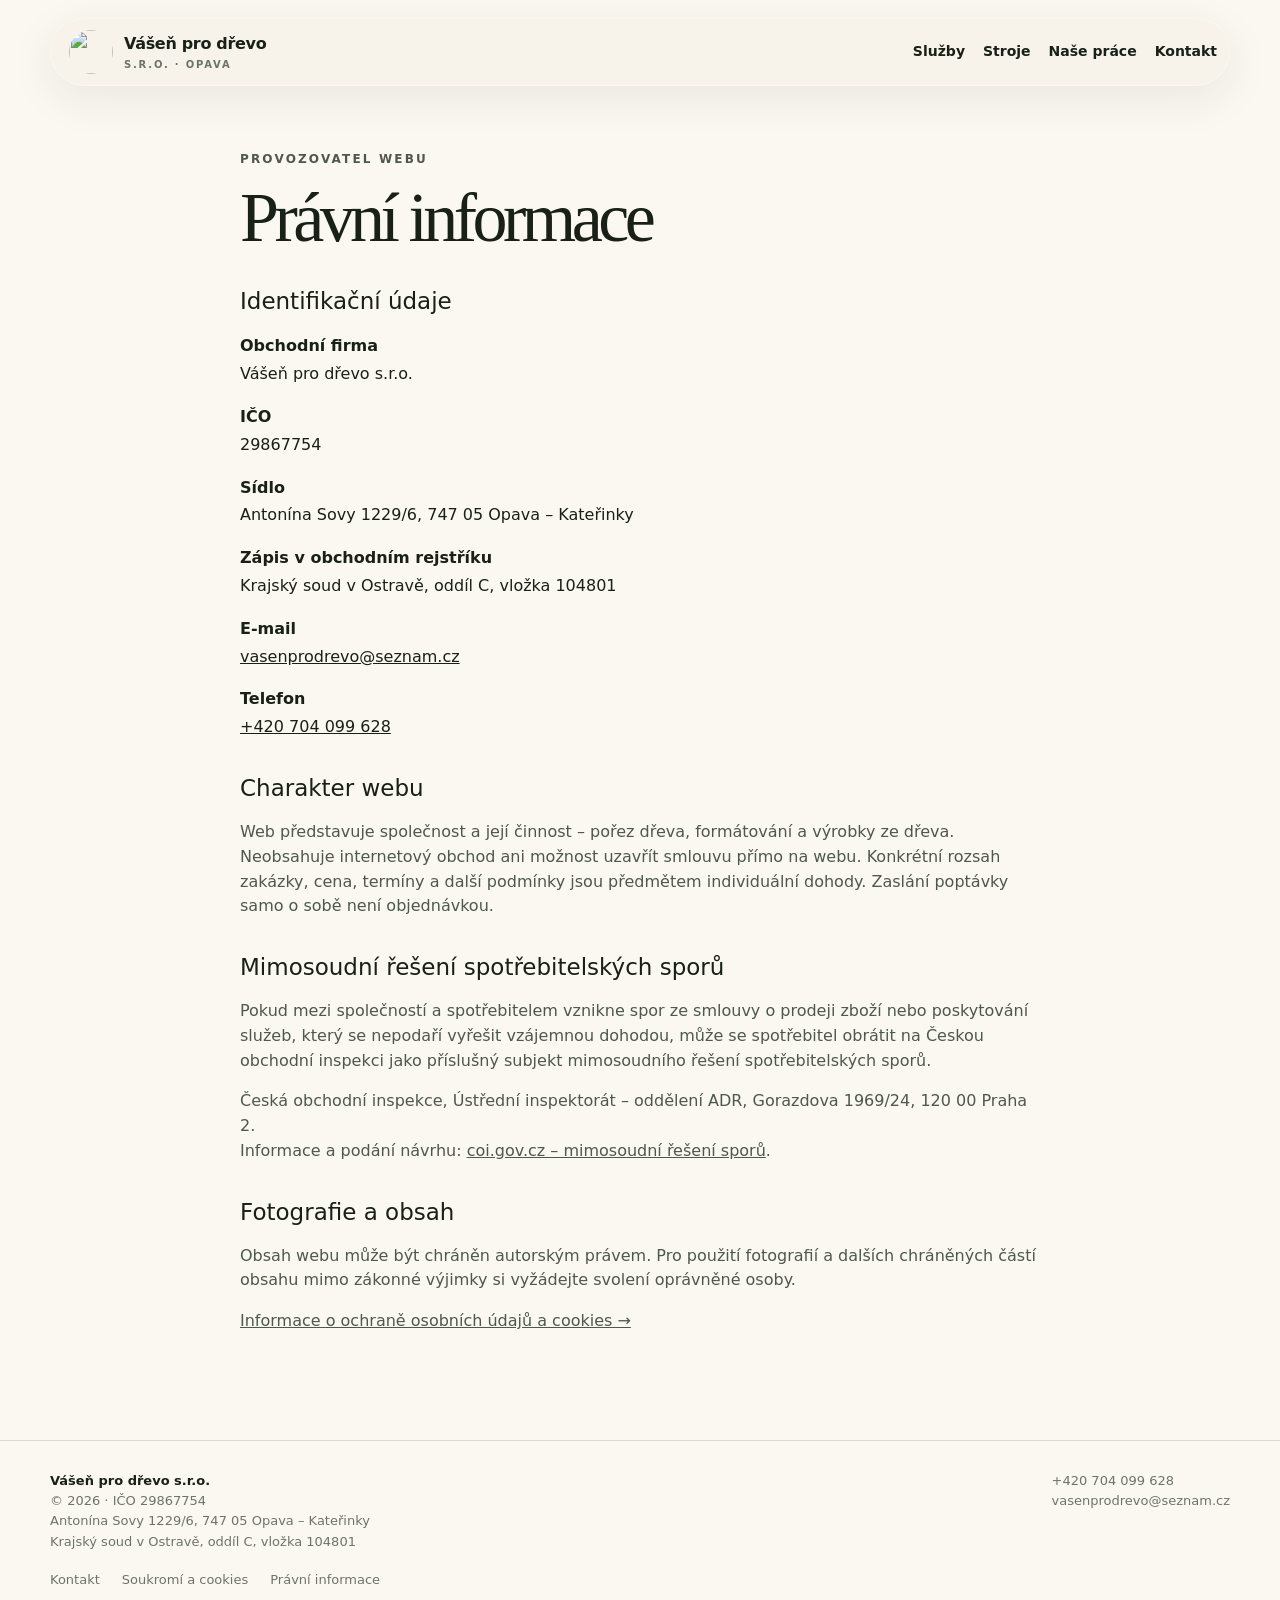
==== pravni-informace.html @ a589300d "Přepracovaný web: stroje, naše práce, formulář" ====
<!DOCTYPE html><html lang="cs"><head><meta charset="utf-8"><meta name="viewport" content="width=device-width,initial-scale=1"><meta name="theme-color" content="#182018"><meta name="description" content="Identifikační údaje provozovatele a informace pro spotřebitele."><title>Právní informace | Vášeň pro dřevo</title><link rel="icon" type="image/png" href="favicon.png"><link rel="stylesheet" href="style.css"></head><body><a class="skip" href="#top">Přeskočit na obsah</a><header class="nav"><a class="brand" href="index.html"><img src="images/logo-96.png" width="44" height="44" alt=""><span>Vášeň pro dřevo<small>s.r.o. · Opava</small></span></a><nav class="links" aria-label="Hlavní navigace"><a href="index.html#sluzby">Služby</a><a href="index.html#stroje">Stroje</a><a href="index.html#nase-prace">Naše práce</a><a href="index.html#kontakt">Kontakt</a></nav></header><main id="top" class="wrap legal"><p class="section-kicker">Provozovatel webu</p><h1>Právní informace</h1><h2>Identifikační údaje</h2><dl><dt>Obchodní firma</dt><dd>Vášeň pro dřevo s.r.o.</dd><dt>IČO</dt><dd>29867754</dd><dt>Sídlo</dt><dd>Antonína Sovy 1229/6, 747 05 Opava – Kateřinky</dd><dt>Zápis v obchodním rejstříku</dt><dd>Krajský soud v Ostravě, oddíl C, vložka 104801</dd><dt>E-mail</dt><dd><a href="mailto:vasenprodrevo@seznam.cz">vasenprodrevo@seznam.cz</a></dd><dt>Telefon</dt><dd><a href="tel:+420704099628">+420 704 099 628</a></dd></dl><h2>Charakter webu</h2><p>Web představuje společnost a její činnost – pořez dřeva, formátování a výrobky ze dřeva. Neobsahuje internetový obchod ani možnost uzavřít smlouvu přímo na webu. Konkrétní rozsah zakázky, cena, termíny a další podmínky jsou předmětem individuální dohody. Zaslání poptávky samo o sobě není objednávkou.</p><h2>Mimosoudní řešení spotřebitelských sporů</h2><p>Pokud mezi společností a spotřebitelem vznikne spor ze smlouvy o prodeji zboží nebo poskytování služeb, který se nepodaří vyřešit vzájemnou dohodou, může se spotřebitel obrátit na Českou obchodní inspekci jako příslušný subjekt mimosoudního řešení spotřebitelských sporů.</p><p>Česká obchodní inspekce, Ústřední inspektorát – oddělení ADR, Gorazdova 1969/24, 120 00 Praha 2.<br>Informace a podání návrhu: <a href="https://coi.gov.cz/informace-o-adr/" target="_blank" rel="noopener noreferrer">coi.gov.cz – mimosoudní řešení sporů</a>.</p><h2>Fotografie a obsah</h2><p>Obsah webu může být chráněn autorským právem. Pro použití fotografií a dalších chráněných částí obsahu mimo zákonné výjimky si vyžádejte svolení oprávněné osoby.</p><p><a href="soukromi.html">Informace o ochraně osobních údajů a cookies →</a></p></main><footer><div class="wrap footer-inner"><div><div class="footer-brand">Vášeň pro dřevo s.r.o.</div><div>© <span id="year">2026</span> · IČO 29867754</div><div>Antonína Sovy 1229/6, 747 05 Opava – Kateřinky</div><div>Krajský soud v Ostravě, oddíl C, vložka 104801</div><nav class="footer-links" aria-label="Doplňující odkazy"><a href="index.html#kontakt">Kontakt</a><a href="soukromi.html">Soukromí a cookies</a><a href="pravni-informace.html">Právní informace</a></nav></div><div class="footer-contact"><a href="tel:+420704099628">+420 704 099 628</a><br><a href="mailto:vasenprodrevo@seznam.cz">vasenprodrevo@seznam.cz</a></div></div></footer><script src="site.js" defer></script></body></html>
---- style.css ----
:root{
      --ink:#182018;
      --ink-2:#263128;
      --cream:#f4efe4;
      --paper:#fbf8f1;
      --wood:#9a6038;
      --wood-dark:#673d24;
      --moss:#66765b;
      --line:rgba(24,32,24,.14);
      --shadow:0 24px 70px rgba(24,32,24,.12);
      --radius:28px;
    }

    *{box-sizing:border-box}
    html{scroll-behavior:smooth}
    body{
      margin:0;
      color:var(--ink);
      background:var(--paper);
      font-family:Inter,ui-sans-serif,system-ui,-apple-system,BlinkMacSystemFont,"Segoe UI",sans-serif;
      line-height:1.55;
      overflow-x:hidden;
    }

    a{color:inherit;text-decoration:none}
    button,input,textarea{font:inherit}
    ::selection{background:#cfb28d;color:var(--ink)}

    .grain{
      position:fixed;
      inset:0;
      pointer-events:none;
      z-index:100;
      opacity:.18;
      mix-blend-mode:multiply;
      background-image:
        repeating-radial-gradient(ellipse at 0 0, transparent 0, rgba(85,58,38,.06) 1px, transparent 2px, transparent 9px),
        repeating-linear-gradient(8deg, transparent 0 7px, rgba(85,58,38,.025) 8px 9px);
    }

    .wrap{width:min(1180px,calc(100% - 40px));margin:auto}

    .nav{
      position:fixed;
      top:18px;
      left:50%;
      transform:translateX(-50%);
      width:min(1180px,calc(100% - 28px));
      z-index:50;
      display:flex;
      align-items:center;
      justify-content:space-between;
      gap:18px;
      padding:11px 12px 11px 18px;
      border:1px solid rgba(255,255,255,.25);
      background:rgba(247,242,232,.82);
      backdrop-filter:blur(18px);
      border-radius:999px;
      box-shadow:0 12px 45px rgba(24,32,24,.08);
    }

    .brand{display:flex;align-items:center;gap:11px;font-weight:800;letter-spacing:-.02em}
    .brand svg{width:40px;height:40px}
    .brand small{display:block;font-size:10px;letter-spacing:.18em;text-transform:uppercase;color:#6b746b;font-weight:700}

    .links{display:flex;align-items:center;gap:26px;font-size:14px;font-weight:650}
    .links a{opacity:.72;transition:.2s ease}
    .links a:hover{opacity:1}

    .btn{
      display:inline-flex;
      align-items:center;
      justify-content:center;
      gap:10px;
      min-height:48px;
      padding:0 20px;
      border-radius:999px;
      border:1px solid transparent;
      font-weight:760;
      transition:.22s ease;
      cursor:pointer;
    }
    .btn-dark{background:var(--ink);color:white}
    .btn-dark:hover{transform:translateY(-2px);background:#273028}
    .btn-light{border-color:rgba(255,255,255,.28);background:rgba(255,255,255,.08);color:white}
    .btn-light:hover{background:rgba(255,255,255,.15)}
    .btn-outline{border-color:var(--line);background:transparent}
    .btn-outline:hover{background:white}

    .hero{
      min-height:100svh;
      position:relative;
      display:grid;
      align-items:end;
      color:#fff;
      overflow:hidden;
      background:
        linear-gradient(90deg,rgba(13,18,13,.88) 0%,rgba(13,18,13,.64) 42%,rgba(13,18,13,.24) 72%,rgba(13,18,13,.46) 100%),
        radial-gradient(circle at 82% 28%,rgba(212,166,110,.5),transparent 28%),
        linear-gradient(135deg,#33402e,#161d16 68%,#482c1c);
    }

    .hero:before{
      content:"";
      position:absolute;inset:0;
      opacity:.44;
      background:
        repeating-radial-gradient(ellipse at 92% 52%, transparent 0 12px, rgba(226,193,151,.16) 13px 15px, transparent 16px 34px),
        linear-gradient(110deg,transparent 0 58%,rgba(161,102,61,.16) 59% 60%,transparent 61%);
      transform:scale(1.25);
    }

    .hero-art{
      position:absolute;
      right:-7vw;
      top:8vh;
      width:min(720px,58vw);
      aspect-ratio:1/1;
      opacity:.92;
      filter:drop-shadow(0 28px 45px rgba(0,0,0,.25));
    }

    .hero-inner{
      position:relative;
      z-index:2;
      padding:160px 0 74px;
      display:grid;
      grid-template-columns:minmax(0,1.15fr) .85fr;
      gap:60px;
      align-items:end;
    }

    .eyebrow{
      display:inline-flex;align-items:center;gap:10px;
      text-transform:uppercase;letter-spacing:.18em;font-size:12px;font-weight:800;
      opacity:.78;margin-bottom:22px;
    }
    .eyebrow:before{content:"";width:34px;height:1px;background:currentColor}

    h1{
      margin:0;
      max-width:800px;
      font-family:Georgia,"Times New Roman",serif;
      font-size:clamp(58px,8.2vw,126px);
      line-height:.83;
      letter-spacing:-.065em;
      font-weight:500;
    }
    h1 em{font-weight:400;color:#d7bb95}

    .hero-copy p{
      max-width:620px;
      margin:30px 0 30px;
      color:rgba(255,255,255,.78);
      font-size:clamp(17px,1.6vw,21px);
    }
    .hero-actions{display:flex;flex-wrap:wrap;gap:12px}

    .hero-note{
      justify-self:end;
      width:min(100%,330px);
      padding:24px;
      border-top:1px solid rgba(255,255,255,.32);
      color:rgba(255,255,255,.78);
      font-size:14px;
    }
    .hero-note strong{display:block;color:white;font-size:17px;margin-bottom:6px}

    section{padding:110px 0}
    .section-kicker{
      margin:0 0 14px;
      color:var(--wood);
      text-transform:uppercase;
      letter-spacing:.18em;
      font-size:12px;
      font-weight:850;
    }
    h2{
      margin:0;
      font:500 clamp(42px,5.2vw,74px)/.98 Georgia,"Times New Roman",serif;
      letter-spacing:-.045em;
    }
    .lead{font-size:18px;color:#5c655d;max-width:680px}

    .intro-grid{
      display:grid;
      grid-template-columns:.8fr 1.2fr;
      gap:80px;
      align-items:start;
    }
    .intro-copy p{margin:0 0 20px;font-size:20px;color:#556057}
    .signature{
      margin-top:42px;
      display:flex;
      align-items:center;
      gap:16px;
      font-size:13px;
      text-transform:uppercase;
      letter-spacing:.1em;
      font-weight:800;
    }
    .signature span{width:58px;height:1px;background:var(--wood)}

    .services{background:#ede6d9}
    .service-head{
      display:flex;justify-content:space-between;align-items:end;gap:30px;margin-bottom:48px
    }
    .service-grid{
      display:grid;
      grid-template-columns:repeat(3,1fr);
      gap:16px;
    }
    .service{
      min-height:330px;
      padding:30px;
      border:1px solid rgba(24,32,24,.1);
      border-radius:var(--radius);
      background:rgba(255,255,255,.46);
      position:relative;
      overflow:hidden;
      transition:.28s ease;
    }
    .service:hover{transform:translateY(-7px);background:rgba(255,255,255,.72);box-shadow:var(--shadow)}
    .num{font:500 15px Georgia,serif;color:var(--wood)}
    .service h3{margin:105px 0 12px;font:500 31px/1.05 Georgia,serif;letter-spacing:-.03em}
    .service p{margin:0;color:#61685f}
    .service svg{position:absolute;right:-6px;top:18px;width:118px;height:118px;opacity:.14}

    .process{
      display:grid;
      grid-template-columns:.88fr 1.12fr;
      gap:90px;
      align-items:center;
    }
    .rings{
      border-radius:50%;
      aspect-ratio:1;
      position:relative;
      background:
        repeating-radial-gradient(ellipse at 52% 48%,transparent 0 20px,rgba(99,61,36,.21) 21px 23px,transparent 24px 45px),
        radial-gradient(circle at 40% 34%,#d4ad79,#9b633e 57%,#613a24);
      box-shadow:inset 0 0 0 20px rgba(255,255,255,.05),0 30px 80px rgba(82,50,30,.23);
    }
    .rings:after{
      content:"";
      position:absolute;
      inset:12%;
      border-radius:50%;
      border:1px solid rgba(255,255,255,.42);
    }
    .steps{margin-top:32px}
    .step{
      display:grid;
      grid-template-columns:52px 1fr;
      gap:15px;
      padding:20px 0;
      border-bottom:1px solid var(--line);
    }
    .step b{font:500 16px Georgia,serif;color:var(--wood)}
    .step h3{margin:0 0 5px;font-size:18px}
    .step p{margin:0;color:#677067;font-size:14px}

    .quote{
      background:var(--ink);
      color:white;
      overflow:hidden;
    }
    .quote-box{
      position:relative;
      padding:20px 0;
    }
    .quote-box p{
      margin:0;
      max-width:980px;
      font:400 clamp(38px,5.3vw,74px)/1.05 Georgia,serif;
      letter-spacing:-.045em;
    }
    .quote-box p span{color:#caaa82}
    .quote-box small{display:block;margin-top:28px;color:rgba(255,255,255,.58)}

    .contact-grid{
      display:grid;
      grid-template-columns:.85fr 1.15fr;
      gap:70px;
    }
    .contact-card{
      padding:34px;
      background:#fff;
      border:1px solid var(--line);
      border-radius:var(--radius);
      box-shadow:0 18px 70px rgba(24,32,24,.07);
    }
    .contact-row{
      display:grid;
      grid-template-columns:118px 1fr;
      gap:18px;
      padding:18px 0;
      border-bottom:1px solid var(--line);
    }
    .contact-row:last-child{border:0}
    .contact-row span{color:#7d857d;font-size:13px}
    .contact-row strong{font-weight:760}

    .contact-form{display:grid;gap:13px;margin-top:8px}
    .field{
      width:100%;
      border:1px solid var(--line);
      border-radius:15px;
      background:#f7f3eb;
      padding:15px 16px;
      outline:none;
      transition:.2s;
    }
    .field:focus{border-color:#987054;background:white;box-shadow:0 0 0 4px rgba(154,96,56,.08)}
    textarea.field{min-height:130px;resize:vertical}
    .tiny{font-size:12px;color:#81877f}

    footer{
      padding:30px 0 40px;
      border-top:1px solid var(--line);
      color:#6d746d;
      font-size:13px;
    }
    .footer-inner{display:flex;justify-content:space-between;gap:30px;align-items:center}
    .footer-brand{color:var(--ink);font-weight:800}

    .reveal{opacity:0;transform:translateY(20px);transition:.7s ease}
    .reveal.show{opacity:1;transform:none}

    @media(max-width:900px){
      .links a:not(.nav-cta){display:none}
      .hero-inner,.intro-grid,.process,.contact-grid{grid-template-columns:1fr}
      .hero-note{justify-self:start;width:100%}
      .hero-art{width:76vw;right:-30vw;top:11vh;opacity:.58}
      .intro-grid,.process,.contact-grid{gap:44px}
      .service-grid{grid-template-columns:1fr}
      .service{min-height:240px}
      .service h3{margin-top:62px}
      .rings{width:min(100%,560px);margin:auto}
    }

    @media(max-width:560px){
      .wrap{width:min(100% - 28px,1180px)}
      .nav{top:10px}
      .brand span{font-size:13px}
      .brand small{display:none}
      .links{gap:8px}
      .nav .btn{min-height:42px;padding:0 15px;font-size:13px}
      .hero-inner{padding-top:130px;padding-bottom:46px}
      h1{font-size:clamp(54px,18vw,82px)}
      section{padding:78px 0}
      .service-head{display:block}
      .service-head .lead{margin-top:20px}
      .contact-row{grid-template-columns:1fr;gap:4px}
      .footer-inner{align-items:flex-start;flex-direction:column}
    }
  
[hidden]{display:none!important} :focus-visible{outline:3px solid #9a6038;outline-offset:5px}
.skip{position:fixed;top:-100px;left:20px;z-index:200;background:white;padding:12px}.skip:focus{top:10px}
section[id]{scroll-margin-top:110px}.nav{flex-wrap:wrap}.links{gap:18px}.links a{opacity:1}
.reveal{opacity:1;transform:none}.contact-actions{display:flex;gap:10px;flex-wrap:wrap;margin:22px 0}
.contact-actions a{border:1px solid var(--line);background:white;display:inline-flex;gap:10px;align-items:center;padding:13px 18px;border-radius:18px;font-weight:700}
.contact-actions a:hover{background:var(--cream)}.contact-actions svg{width:21px;height:21px;fill:none;stroke:currentColor;stroke-width:1.7}
.pending{min-height:1.5em;display:block}.legal-link{text-decoration:underline;text-underline-offset:4px}
.footer-links{display:flex;flex-wrap:wrap;gap:12px 22px;margin-top:18px}.footer-inner{align-items:flex-start}
.gallery-grid{display:grid;grid-template-columns:repeat(3,minmax(0,1fr));gap:22px;margin-top:32px}.gallery-card{margin:0}.gallery-card button{border:0;padding:0;background:none;cursor:zoom-in;width:100%}.gallery-card img{width:100%;height:300px;object-fit:cover;border-radius:22px;display:block}.gallery-card figcaption{margin-top:10px;color:#556057}.gallery-empty{border:1px solid var(--line);border-radius:28px;padding:42px;background:var(--cream);margin-top:28px}.gallery-empty p{margin:0;max-width:560px}.page-head{padding-top:160px}.page-head h1{font-size:clamp(46px,7vw,90px);line-height:1}.legal{max-width:800px;padding-top:150px;padding-bottom:90px}.legal h1{font-size:clamp(42px,6vw,70px);line-height:1}.legal h2{font-family:inherit;font-size:23px;letter-spacing:0;line-height:1.3;margin:34px 0 12px}.legal a{text-decoration:underline}.legal dt{font-weight:750;margin-top:18px}.legal dd{margin:3px 0 0}.legal p{color:#4d584e}.lightbox{max-width:min(96vw,1200px);max-height:96vh;border:0;border-radius:18px;background:var(--ink);color:white;padding:18px}.lightbox::backdrop{background:rgba(0,0,0,.85)}.lightbox img{display:block;max-width:100%;max-height:72vh;margin:auto;object-fit:contain}.lightbox-controls{display:flex;justify-content:space-between;gap:12px;margin-bottom:14px}.lightbox button{background:var(--cream);color:var(--ink);border:0;border-radius:30px;min-height:44px;padding:8px 18px;cursor:pointer}.lightbox p{margin:12px 0 0}.filter-bar{display:flex;flex-wrap:wrap;gap:10px;margin-top:28px}.filter-bar button{border:1px solid var(--line);background:transparent;padding:10px 18px;border-radius:30px;cursor:pointer}.filter-bar button[aria-pressed=true]{background:var(--ink);color:white}.hero-photo{position:absolute;inset:0;width:100%;height:100%;object-fit:cover;opacity:.4}.preview-title{font-size:clamp(38px,5vw,64px)}
@media(max-width:900px){.links a:not(.nav-cta){display:inline-flex}.links{gap:13px}.gallery-grid{grid-template-columns:repeat(2,minmax(0,1fr))}}
@media(max-width:560px){.nav{border-radius:24px;padding:12px 16px;gap:10px}.links{width:100%;justify-content:space-between;font-size:13px}.nav .nav-cta{display:none}.gallery-grid{grid-template-columns:1fr}.gallery-empty{padding:26px}.page-head{padding-top:170px}.legal{padding-top:170px}.contact-card{padding:24px}.hero-inner{padding-top:180px}}
@media(prefers-reduced-motion:reduce){html{scroll-behavior:auto}*,*::before,*::after{transition:none!important;animation:none!important}}



/* ---- 2026-11 úpravy: logo, stroje, naše práce, formulář ---- */
.brand img{width:44px;height:44px;border-radius:50%;display:block}
.btn-wood{background:#d0ad82;color:#182018}.btn-wood:hover{background:#dcbb93}
.hero-note img{display:block;width:120px;height:120px;border-radius:50%;margin-bottom:18px;box-shadow:0 14px 40px rgba(0,0,0,.35)}
.service-grid-4{grid-template-columns:repeat(4,1fr)}
.service-grid-4 .service h3{font-size:27px}
.machine-grid{display:grid;grid-template-columns:repeat(2,minmax(0,1fr));gap:22px}
.machine{background:#fff;border:1px solid var(--line);border-radius:var(--radius);overflow:hidden;display:flex;flex-direction:column;box-shadow:0 18px 60px rgba(24,32,24,.06)}
.machine-photo{background:#fff;aspect-ratio:4/3;display:grid;place-items:center;padding:18px;border-bottom:1px solid var(--line)}
.machine-photo img{width:100%;height:100%;object-fit:contain;display:block}
.machine-body{padding:28px 30px 32px}
.machine-type{margin:0 0 6px;color:var(--wood);font-size:12px;font-weight:850;letter-spacing:.16em;text-transform:uppercase}
.machine h3{margin:0 0 12px;font:500 32px/1.05 Georgia,serif;letter-spacing:-.03em}
.machine p{color:#5c655d;margin:0 0 16px}
.machine ul{margin:0;padding:0;list-style:none;display:grid;gap:8px}
.machine li{display:flex;gap:10px;align-items:baseline;font-weight:650}
.machine li:before{content:"";width:14px;height:1px;background:var(--wood);flex-shrink:0;transform:translateY(-4px)}
.work-grid{display:grid;grid-template-columns:repeat(3,minmax(0,1fr));gap:18px}
.work-card{margin:0;border-radius:22px;overflow:hidden}
.work-card button{border:0;padding:0;background:none;cursor:zoom-in;width:100%;display:block}
.work-card img{width:100%;aspect-ratio:4/3;object-fit:cover;display:block;border-radius:22px;transition:transform .4s ease}
.work-card button:hover img{transform:scale(1.03)}
.work-card figcaption{margin-top:10px;color:#556057;font-size:15px}
.work-empty{aspect-ratio:4/3;display:grid;place-items:center;border:1px dashed rgba(154,96,56,.45);background:repeating-radial-gradient(ellipse at 50% 120%,transparent 0 18px,rgba(154,96,56,.07) 19px 20px,transparent 21px 38px),var(--cream)}
.work-empty span{font:500 19px Georgia,serif;color:#8a6a4f}
.text-link{text-decoration:underline;text-underline-offset:4px;color:var(--wood-dark)}
.contact-row a{text-decoration:underline;text-underline-offset:3px;text-decoration-color:rgba(24,32,24,.25)}
.form-card h3{font:500 31px Georgia,serif;margin:0 0 20px}
.field-row{display:grid;grid-template-columns:1fr 1fr;gap:13px}
select.field{appearance:none;background-image:linear-gradient(45deg,transparent 50%,#6b746b 50%),linear-gradient(135deg,#6b746b 50%,transparent 50%);background-position:calc(100% - 22px) 52%,calc(100% - 16px) 52%;background-size:6px 6px;background-repeat:no-repeat;padding-right:40px;cursor:pointer}
.contact-form .btn[disabled]{opacity:.55;cursor:not-allowed;transform:none}
.form-status{margin:0;min-height:1.4em;font-weight:650;color:#3c5a3f}
.form-status.is-error{color:#9a3b25}
.sr{position:absolute;width:1px;height:1px;overflow:hidden;clip:rect(0 0 0 0);white-space:nowrap}
.hp{position:absolute;left:-9999px;width:1px;height:1px;overflow:hidden}
.footer-contact a:hover,.footer-links a:hover{color:var(--ink)}
@media(max-width:1060px){.service-grid-4{grid-template-columns:repeat(2,1fr)}}
@media(max-width:900px){.machine-grid{grid-template-columns:1fr}.work-grid{grid-template-columns:repeat(2,minmax(0,1fr))}.links a:not(.nav-cta){display:inline-flex}}
@media(max-width:560px){.service-grid-4,.work-grid{grid-template-columns:1fr}.field-row{grid-template-columns:1fr}.machine-body{padding:22px}.brand img{width:36px;height:36px}.hero-note img{width:90px;height:90px}.links{font-size:13px}}
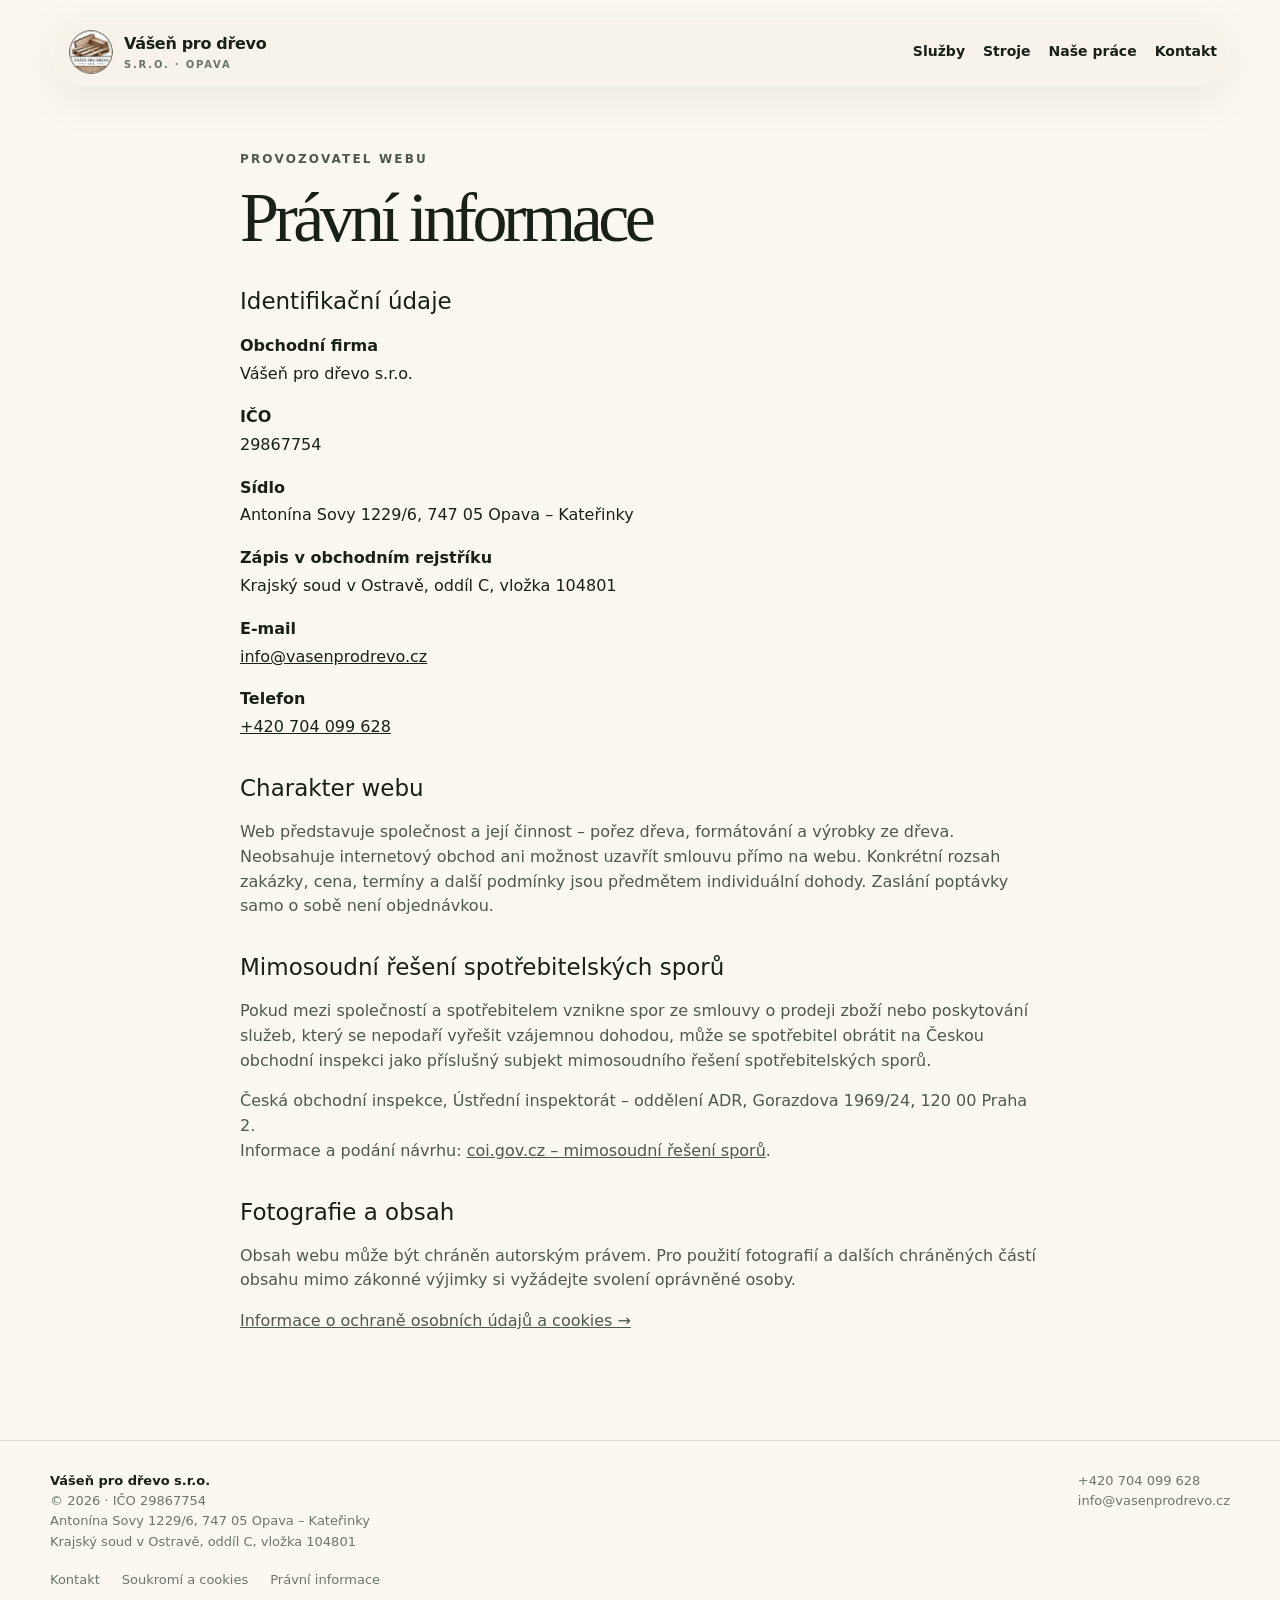
==== commit 939d4090: "Kontakt info@vasenprodrevo.cz" ====
--- a/pravni-informace.html
+++ b/pravni-informace.html
@@ -1 +1 @@
-<!DOCTYPE html><html lang="cs"><head><meta charset="utf-8"><meta name="viewport" content="width=device-width,initial-scale=1"><meta name="theme-color" content="#182018"><meta name="description" content="Identifikační údaje provozovatele a informace pro spotřebitele."><title>Právní informace | Vášeň pro dřevo</title><link rel="icon" type="image/png" href="favicon.png"><link rel="stylesheet" href="style.css"></head><body><a class="skip" href="#top">Přeskočit na obsah</a><header class="nav"><a class="brand" href="index.html"><img src="images/logo-96.png" width="44" height="44" alt=""><span>Vášeň pro dřevo<small>s.r.o. · Opava</small></span></a><nav class="links" aria-label="Hlavní navigace"><a href="index.html#sluzby">Služby</a><a href="index.html#stroje">Stroje</a><a href="index.html#nase-prace">Naše práce</a><a href="index.html#kontakt">Kontakt</a></nav></header><main id="top" class="wrap legal"><p class="section-kicker">Provozovatel webu</p><h1>Právní informace</h1><h2>Identifikační údaje</h2><dl><dt>Obchodní firma</dt><dd>Vášeň pro dřevo s.r.o.</dd><dt>IČO</dt><dd>29867754</dd><dt>Sídlo</dt><dd>Antonína Sovy 1229/6, 747 05 Opava – Kateřinky</dd><dt>Zápis v obchodním rejstříku</dt><dd>Krajský soud v Ostravě, oddíl C, vložka 104801</dd><dt>E-mail</dt><dd><a href="mailto:vasenprodrevo@seznam.cz">vasenprodrevo@seznam.cz</a></dd><dt>Telefon</dt><dd><a href="tel:+420704099628">+420 704 099 628</a></dd></dl><h2>Charakter webu</h2><p>Web představuje společnost a její činnost – pořez dřeva, formátování a výrobky ze dřeva. Neobsahuje internetový obchod ani možnost uzavřít smlouvu přímo na webu. Konkrétní rozsah zakázky, cena, termíny a další podmínky jsou předmětem individuální dohody. Zaslání poptávky samo o sobě není objednávkou.</p><h2>Mimosoudní řešení spotřebitelských sporů</h2><p>Pokud mezi společností a spotřebitelem vznikne spor ze smlouvy o prodeji zboží nebo poskytování služeb, který se nepodaří vyřešit vzájemnou dohodou, může se spotřebitel obrátit na Českou obchodní inspekci jako příslušný subjekt mimosoudního řešení spotřebitelských sporů.</p><p>Česká obchodní inspekce, Ústřední inspektorát – oddělení ADR, Gorazdova 1969/24, 120 00 Praha 2.<br>Informace a podání návrhu: <a href="https://coi.gov.cz/informace-o-adr/" target="_blank" rel="noopener noreferrer">coi.gov.cz – mimosoudní řešení sporů</a>.</p><h2>Fotografie a obsah</h2><p>Obsah webu může být chráněn autorským právem. Pro použití fotografií a dalších chráněných částí obsahu mimo zákonné výjimky si vyžádejte svolení oprávněné osoby.</p><p><a href="soukromi.html">Informace o ochraně osobních údajů a cookies →</a></p></main><footer><div class="wrap footer-inner"><div><div class="footer-brand">Vášeň pro dřevo s.r.o.</div><div>© <span id="year">2026</span> · IČO 29867754</div><div>Antonína Sovy 1229/6, 747 05 Opava – Kateřinky</div><div>Krajský soud v Ostravě, oddíl C, vložka 104801</div><nav class="footer-links" aria-label="Doplňující odkazy"><a href="index.html#kontakt">Kontakt</a><a href="soukromi.html">Soukromí a cookies</a><a href="pravni-informace.html">Právní informace</a></nav></div><div class="footer-contact"><a href="tel:+420704099628">+420 704 099 628</a><br><a href="mailto:vasenprodrevo@seznam.cz">vasenprodrevo@seznam.cz</a></div></div></footer><script src="site.js" defer></script></body></html>+<!DOCTYPE html><html lang="cs"><head><meta charset="utf-8"><meta name="viewport" content="width=device-width,initial-scale=1"><meta name="theme-color" content="#182018"><meta name="description" content="Identifikační údaje provozovatele a informace pro spotřebitele."><title>Právní informace | Vášeň pro dřevo</title><link rel="icon" type="image/png" href="favicon.png"><link rel="stylesheet" href="style.css"></head><body><a class="skip" href="#top">Přeskočit na obsah</a><header class="nav"><a class="brand" href="index.html"><img src="images/logo-96.png" width="44" height="44" alt=""><span>Vášeň pro dřevo<small>s.r.o. · Opava</small></span></a><nav class="links" aria-label="Hlavní navigace"><a href="index.html#sluzby">Služby</a><a href="index.html#stroje">Stroje</a><a href="index.html#nase-prace">Naše práce</a><a href="index.html#kontakt">Kontakt</a></nav></header><main id="top" class="wrap legal"><p class="section-kicker">Provozovatel webu</p><h1>Právní informace</h1><h2>Identifikační údaje</h2><dl><dt>Obchodní firma</dt><dd>Vášeň pro dřevo s.r.o.</dd><dt>IČO</dt><dd>29867754</dd><dt>Sídlo</dt><dd>Antonína Sovy 1229/6, 747 05 Opava – Kateřinky</dd><dt>Zápis v obchodním rejstříku</dt><dd>Krajský soud v Ostravě, oddíl C, vložka 104801</dd><dt>E-mail</dt><dd><a href="mailto:info@vasenprodrevo.cz">info@vasenprodrevo.cz</a></dd><dt>Telefon</dt><dd><a href="tel:+420704099628">+420 704 099 628</a></dd></dl><h2>Charakter webu</h2><p>Web představuje společnost a její činnost – pořez dřeva, formátování a výrobky ze dřeva. Neobsahuje internetový obchod ani možnost uzavřít smlouvu přímo na webu. Konkrétní rozsah zakázky, cena, termíny a další podmínky jsou předmětem individuální dohody. Zaslání poptávky samo o sobě není objednávkou.</p><h2>Mimosoudní řešení spotřebitelských sporů</h2><p>Pokud mezi společností a spotřebitelem vznikne spor ze smlouvy o prodeji zboží nebo poskytování služeb, který se nepodaří vyřešit vzájemnou dohodou, může se spotřebitel obrátit na Českou obchodní inspekci jako příslušný subjekt mimosoudního řešení spotřebitelských sporů.</p><p>Česká obchodní inspekce, Ústřední inspektorát – oddělení ADR, Gorazdova 1969/24, 120 00 Praha 2.<br>Informace a podání návrhu: <a href="https://coi.gov.cz/informace-o-adr/" target="_blank" rel="noopener noreferrer">coi.gov.cz – mimosoudní řešení sporů</a>.</p><h2>Fotografie a obsah</h2><p>Obsah webu může být chráněn autorským právem. Pro použití fotografií a dalších chráněných částí obsahu mimo zákonné výjimky si vyžádejte svolení oprávněné osoby.</p><p><a href="soukromi.html">Informace o ochraně osobních údajů a cookies →</a></p></main><footer><div class="wrap footer-inner"><div><div class="footer-brand">Vášeň pro dřevo s.r.o.</div><div>© <span id="year">2026</span> · IČO 29867754</div><div>Antonína Sovy 1229/6, 747 05 Opava – Kateřinky</div><div>Krajský soud v Ostravě, oddíl C, vložka 104801</div><nav class="footer-links" aria-label="Doplňující odkazy"><a href="index.html#kontakt">Kontakt</a><a href="soukromi.html">Soukromí a cookies</a><a href="pravni-informace.html">Právní informace</a></nav></div><div class="footer-contact"><a href="tel:+420704099628">+420 704 099 628</a><br><a href="mailto:info@vasenprodrevo.cz">info@vasenprodrevo.cz</a></div></div></footer><script src="site.js" defer></script></body></html>
